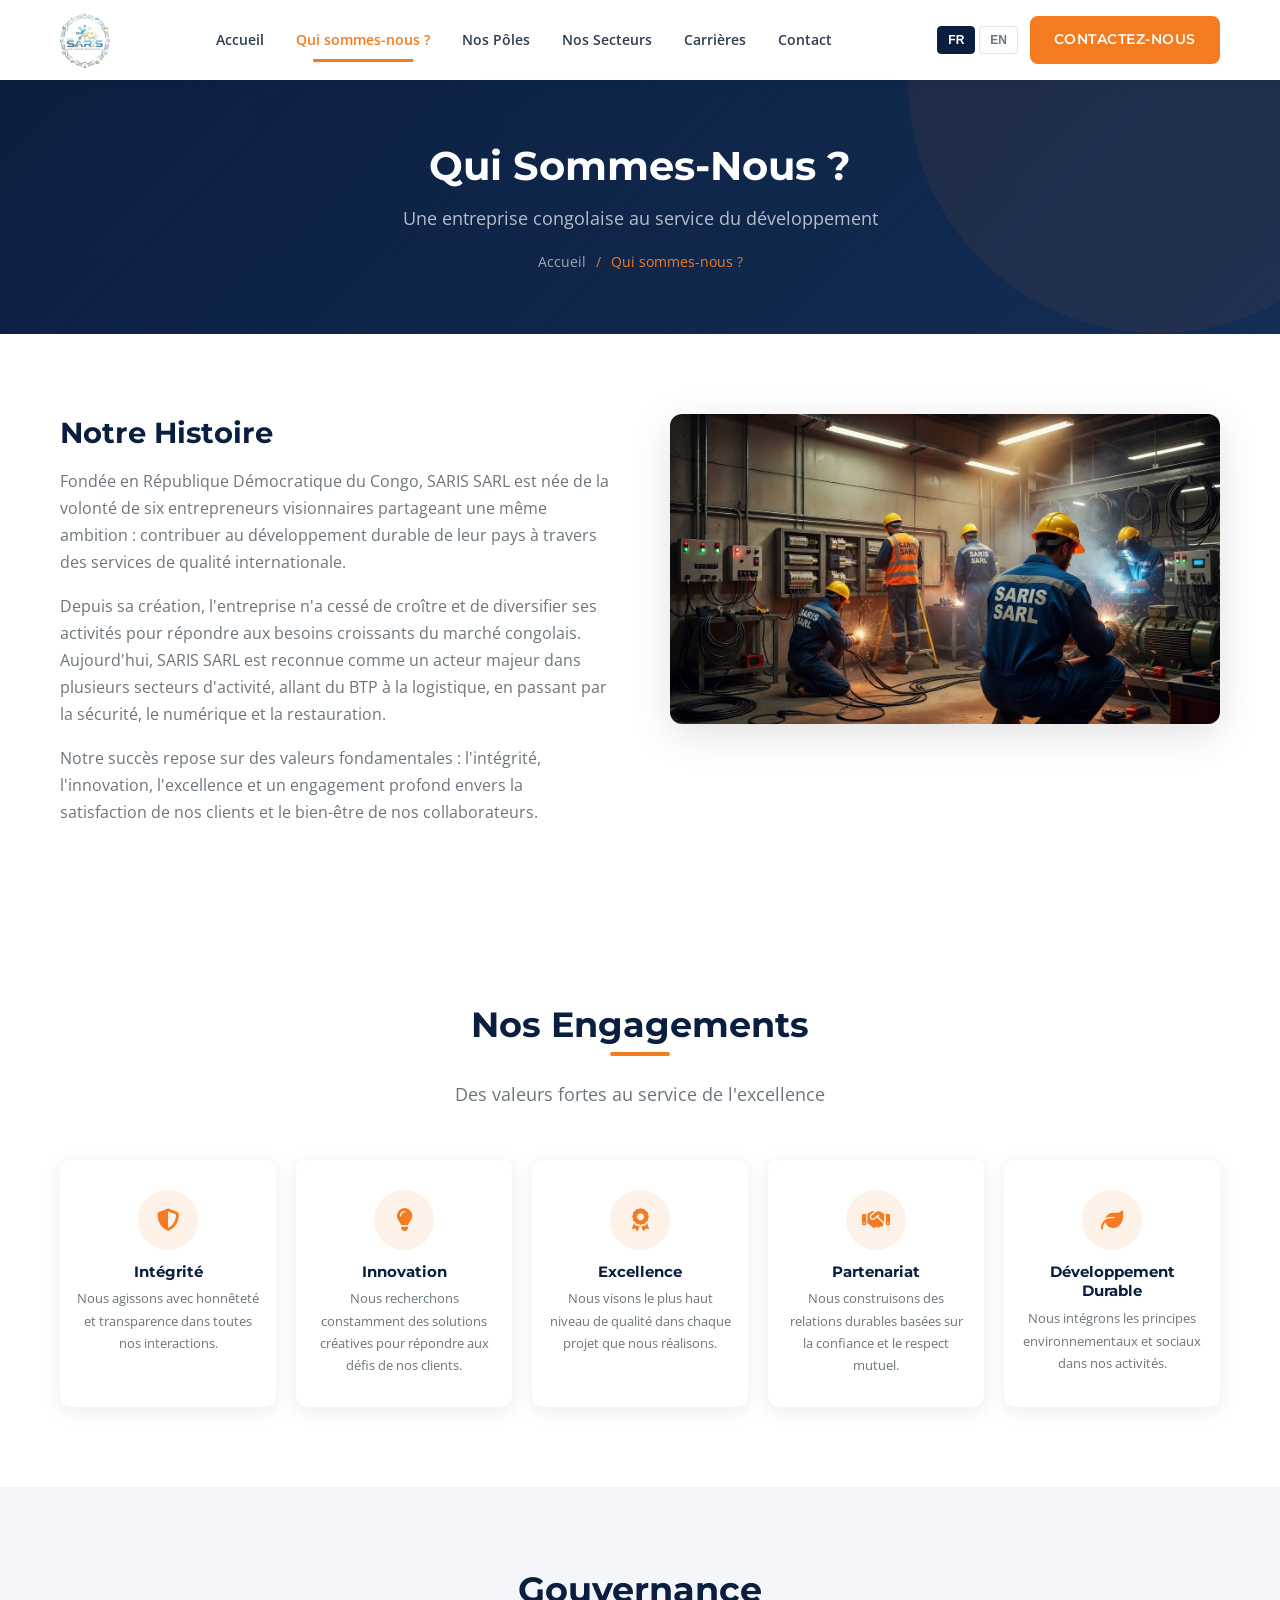
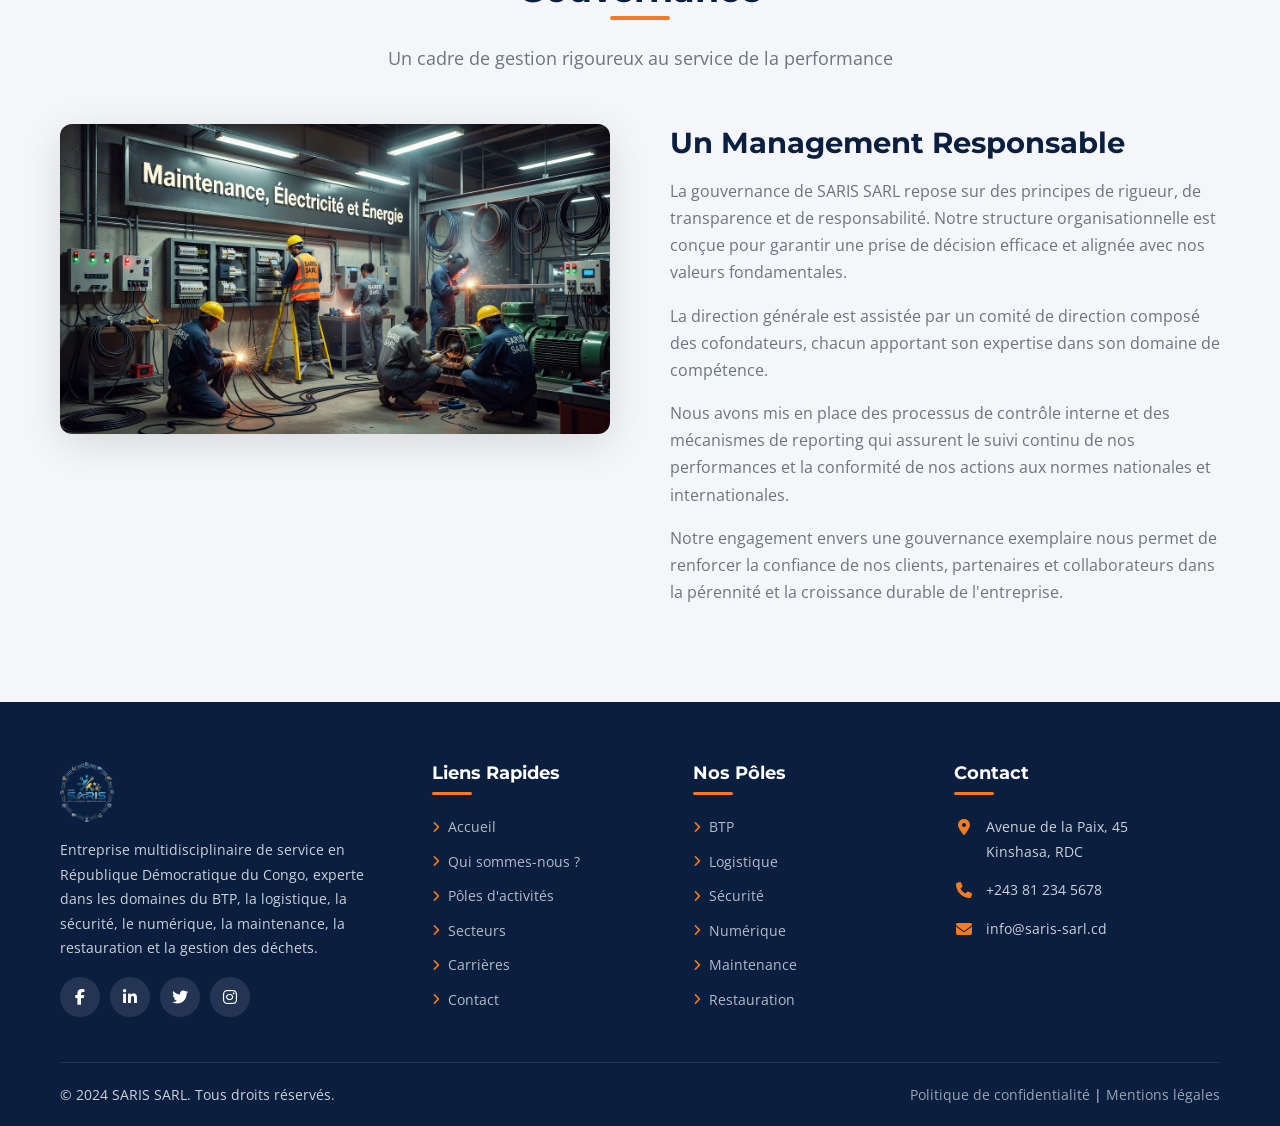
==== pages/about.html @ deb18f31 "Initial commit: Site web SARIS SARL - Solutions Integrees BTP, Logistique et Services Globaux" ====
<!DOCTYPE html>
<html lang="fr">
<head>
  <meta charset="UTF-8">
  <meta name="viewport" content="width=device-width, initial-scale=1.0">
  <title>Qui Sommes-Nous ? - SARIS SARL</title>
  <meta name="description" content="Découvrez l'histoire, l'équipe fondatrice et les engagements de SARIS SARL, entreprise leader dans les services en RDC.">
  <link rel="preconnect" href="https://fonts.googleapis.com">
  <link rel="preconnect" href="https://fonts.gstatic.com" crossorigin>
  <link href="https://fonts.googleapis.com/css2?family=Montserrat:wght@400;500;600;700;800&family=Open+Sans:wght@400;600;700&display=swap" rel="stylesheet">
  <link rel="stylesheet" href="https://cdnjs.cloudflare.com/ajax/libs/font-awesome/6.5.1/css/all.min.css">
  <link rel="stylesheet" href="../css/style.css">
</head>
<body>

  <!-- Navigation Overlay -->
  <div class="nav-overlay"></div>

  <!-- Header -->
  <header class="header">
    <div class="container header__inner">
      <a href="../index.html" class="header__logo">
        <img src="../assets/images/logo.png" alt="SARIS SARL - BTP, Logistique, Services Globaux" style="height:55px;width:auto;">
      </a>
      <nav class="header__nav">
        <a href="../index.html">Accueil</a>
        <a href="about.html" class="active">Qui sommes-nous ?</a>
        <a href="poles.html">Nos Pôles</a>
        <a href="secteurs.html">Nos Secteurs</a>
        <a href="careers.html">Carrières</a>
        <a href="contact.html">Contact</a>
      </nav>
      <div class="header__actions">
        <div class="lang-switch">
          <button class="active" data-lang="fr">FR</button>
          <button data-lang="en">EN</button>
        </div>
        <a href="contact.html" class="btn btn--primary btn--small">Contactez-nous</a>
        <div class="menu-toggle">
          <span></span>
          <span></span>
          <span></span>
        </div>
      </div>
    </div>
  </header>

  <!-- Page Header -->
  <section class="page-header">
    <div class="container">
      <h1 class="animate">Qui Sommes-Nous ?</h1>
      <p class="animate">Une entreprise congolaise au service du développement</p>
      <div class="breadcrumb animate">
        <a href="../index.html">Accueil</a>
        <span>/</span>
        <span>Qui sommes-nous ?</span>
      </div>
    </div>
  </section>

  <!-- Notre Histoire -->
  <section class="section">
    <div class="container">
      <div class="about-content">
        <div class="about-content__text animate-left">
          <h2>Notre Histoire</h2>
          <p>Fondée en République Démocratique du Congo, SARIS SARL est née de la volonté de six entrepreneurs visionnaires partageant une même ambition : contribuer au développement durable de leur pays à travers des services de qualité internationale.</p>
          <p>Depuis sa création, l'entreprise n'a cessé de croître et de diversifier ses activités pour répondre aux besoins croissants du marché congolais. Aujourd'hui, SARIS SARL est reconnue comme un acteur majeur dans plusieurs secteurs d'activité, allant du BTP à la logistique, en passant par la sécurité, le numérique et la restauration.</p>
          <p>Notre succès repose sur des valeurs fondamentales : l'intégrité, l'innovation, l'excellence et un engagement profond envers la satisfaction de nos clients et le bien-être de nos collaborateurs.</p>
        </div>
        <div class="about-content__img animate-right">
          <img src="../assets/images/maintenance-saris.png" alt="SARIS SARL - Notre Histoire">
        </div>
      </div>
    </div>
  </section>

  <!-- Nos Engagements -->
  <section class="section">
    <div class="container">
      <div class="section-title animate">
        <h2>Nos Engagements</h2>
        <p>Des valeurs fortes au service de l'excellence</p>
      </div>
      <div class="values-grid">
        <div class="value-card animate">
          <div class="value-card__icon">
            <i class="fas fa-shield-halved"></i>
          </div>
          <h4>Intégrité</h4>
          <p>Nous agissons avec honnêteté et transparence dans toutes nos interactions.</p>
        </div>
        <div class="value-card animate">
          <div class="value-card__icon">
            <i class="fas fa-lightbulb"></i>
          </div>
          <h4>Innovation</h4>
          <p>Nous recherchons constamment des solutions créatives pour répondre aux défis de nos clients.</p>
        </div>
        <div class="value-card animate">
          <div class="value-card__icon">
            <i class="fas fa-award"></i>
          </div>
          <h4>Excellence</h4>
          <p>Nous visons le plus haut niveau de qualité dans chaque projet que nous réalisons.</p>
        </div>
        <div class="value-card animate">
          <div class="value-card__icon">
            <i class="fas fa-handshake"></i>
          </div>
          <h4>Partenariat</h4>
          <p>Nous construisons des relations durables basées sur la confiance et le respect mutuel.</p>
        </div>
        <div class="value-card animate">
          <div class="value-card__icon">
            <i class="fas fa-leaf"></i>
          </div>
          <h4>Développement Durable</h4>
          <p>Nous intégrons les principes environnementaux et sociaux dans nos activités.</p>
        </div>
      </div>
    </div>
  </section>

  <!-- Gouvernance -->
  <section class="section section--gray">
    <div class="container">
      <div class="section-title animate">
        <h2>Gouvernance</h2>
        <p>Un cadre de gestion rigoureux au service de la performance</p>
      </div>
      <div class="about-content">
        <div class="about-content__img animate-left">
          <img src="../assets/images/maintenance-travailleurs.png" alt="Gouvernance SARIS SARL">
        </div>
        <div class="about-content__text animate-right">
          <h2>Un Management Responsable</h2>
          <p>La gouvernance de SARIS SARL repose sur des principes de rigueur, de transparence et de responsabilité. Notre structure organisationnelle est conçue pour garantir une prise de décision efficace et alignée avec nos valeurs fondamentales.</p>
          <p>La direction générale est assistée par un comité de direction composé des cofondateurs, chacun apportant son expertise dans son domaine de compétence.</p>
          <p>Nous avons mis en place des processus de contrôle interne et des mécanismes de reporting qui assurent le suivi continu de nos performances et la conformité de nos actions aux normes nationales et internationales.</p>
          <p>Notre engagement envers une gouvernance exemplaire nous permet de renforcer la confiance de nos clients, partenaires et collaborateurs dans la pérennité et la croissance durable de l'entreprise.</p>
        </div>
      </div>
    </div>
  </section>

  <!-- Footer -->
  <footer class="footer">
    <div class="container">
      <div class="footer__grid">
        <!-- About -->
        <div class="footer__about">
          <img src="../assets/images/logo.png" alt="SARIS SARL" style="height:60px;width:auto;margin-bottom:16px;">
          <p>Entreprise multidisciplinaire de service en République Démocratique du Congo, experte dans les domaines du BTP, la logistique, la sécurité, le numérique, la maintenance, la restauration et la gestion des déchets.</p>
          <div class="footer__social">
            <a href="#"><i class="fab fa-facebook-f"></i></a>
            <a href="#"><i class="fab fa-linkedin-in"></i></a>
            <a href="#"><i class="fab fa-twitter"></i></a>
            <a href="#"><i class="fab fa-instagram"></i></a>
          </div>
        </div>
        <!-- Quick Links -->
        <div>
          <h4>Liens Rapides</h4>
          <ul class="footer__links">
            <li><a href="../index.html">Accueil</a></li>
            <li><a href="about.html">Qui sommes-nous ?</a></li>
            <li><a href="poles.html">Pôles d'activités</a></li>
            <li><a href="sectors.html">Secteurs</a></li>
            <li><a href="careers.html">Carrières</a></li>
            <li><a href="contact.html">Contact</a></li>
          </ul>
        </div>
        <!-- Poles -->
        <div>
          <h4>Nos Pôles</h4>
          <ul class="footer__links">
            <li><a href="poles.html#btp">BTP</a></li>
            <li><a href="poles.html#logistique">Logistique</a></li>
            <li><a href="poles.html#securite">Sécurité</a></li>
            <li><a href="poles.html#numerique">Numérique</a></li>
            <li><a href="poles.html#maintenance">Maintenance</a></li>
            <li><a href="poles.html#restauration">Restauration</a></li>
          </ul>
        </div>
        <!-- Contact -->
        <div>
          <h4>Contact</h4>
          <ul class="footer__contact">
            <li><i class="fas fa-map-marker-alt"></i><span>Avenue de la Paix, 45<br>Kinshasa, RDC</span></li>
            <li><i class="fas fa-phone"></i><span>+243 81 234 5678</span></li>
            <li><i class="fas fa-envelope"></i><span>info@saris-sarl.cd</span></li>
          </ul>
        </div>
      </div>
      <div class="footer__bottom">
        <p>&copy; 2024 SARIS SARL. Tous droits réservés.</p>
        <p><a href="#">Politique de confidentialité</a> | <a href="#">Mentions légales</a></p>
      </div>
    </div>
  </footer>

  <!-- Back to Top -->
  <button id="backToTop" class="btn btn--primary" style="position:fixed;bottom:30px;right:30px;border-radius:50%;width:50px;height:50px;display:flex;align-items:center;justify-content:center;opacity:0;visibility:hidden;transition:all 0.3s ease;z-index:999;">
    <i class="fas fa-arrow-up"></i>
  </button>

  <script src="../js/main.js"></script>
</body>
</html>
---- css/style.css ----
/* ============================================
   SARIS SARL - Main Stylesheet
   Charte Graphique Officielle
   ============================================ */

/* ---------- CSS Variables ---------- */
:root {
  --primary: #0A1E3F;
  --primary-light: #142d54;
  --secondary: #F47B20;
  --secondary-hover: #e06a10;
  --tertiary: #F4F6F9;
  --white: #FFFFFF;
  --gray-dark: #2C3E50;
  --gray: #6c757d;
  --gray-light: #dee2e6;
  --black: #1a1a1a;
  --shadow: 0 4px 20px rgba(0,0,0,0.08);
  --shadow-lg: 0 10px 40px rgba(0,0,0,0.12);
  --radius: 8px;
  --radius-lg: 12px;
  --transition: all 0.3s ease;
  --max-width: 1200px;
  --header-height: 80px;
}

/* ---------- Reset & Base ---------- */
*, *::before, *::after { box-sizing: border-box; margin: 0; padding: 0; }

html { scroll-behavior: smooth; font-size: 16px; }

body {
  font-family: 'Open Sans', sans-serif;
  color: var(--gray-dark);
  background: var(--white);
  line-height: 1.7;
  overflow-x: hidden;
}

a { text-decoration: none; color: inherit; transition: var(--transition); }
ul { list-style: none; }
img { max-width: 100%; height: auto; display: block; }
h1, h2, h3, h4, h5, h6 { font-family: 'Montserrat', sans-serif; font-weight: 700; color: var(--primary); line-height: 1.3; }

.container { max-width: var(--max-width); margin: 0 auto; padding: 0 20px; }
.section { padding: 80px 0; }
.section--gray { background: var(--tertiary); }
.section--dark { background: var(--primary); color: var(--white); }
.section--dark h2, .section--dark h3, .section--dark p { color: var(--white); }

.section-title { text-align: center; margin-bottom: 50px; }
.section-title h2 { font-size: 2.2rem; margin-bottom: 12px; position: relative; display: inline-block; }
.section-title h2::after { content: ''; position: absolute; bottom: -8px; left: 50%; transform: translateX(-50%); width: 60px; height: 4px; background: var(--secondary); border-radius: 2px; }
.section-title p { color: var(--gray); font-size: 1.1rem; max-width: 600px; margin: 20px auto 0; }

.text-center { text-align: center; }
.mt-1 { margin-top: 10px; }
.mt-2 { margin-top: 20px; }
.mt-3 { margin-top: 30px; }
.mt-4 { margin-top: 40px; }
.mb-2 { margin-bottom: 20px; }
.mb-3 { margin-bottom: 30px; }

/* ---------- Buttons ---------- */
.btn {
  display: inline-flex; align-items: center; gap: 8px;
  padding: 14px 32px; border-radius: var(--radius); font-family: 'Montserrat', sans-serif;
  font-weight: 600; font-size: 0.95rem; cursor: pointer; border: 2px solid transparent;
  transition: var(--transition); text-transform: uppercase; letter-spacing: 0.5px;
}
.btn--primary { background: var(--secondary); color: var(--white); border-color: var(--secondary); }
.btn--primary:hover { background: var(--secondary-hover); border-color: var(--secondary-hover); transform: translateY(-2px); box-shadow: 0 6px 20px rgba(244,123,32,0.4); }
.btn--outline { background: transparent; color: var(--white); border-color: var(--white); }
.btn--outline:hover { background: var(--white); color: var(--primary); }
.btn--outline-dark { background: transparent; color: var(--primary); border-color: var(--primary); }
.btn--outline-dark:hover { background: var(--primary); color: var(--white); }
.btn--small { padding: 10px 22px; font-size: 0.85rem; }

/* ---------- HEADER ---------- */
.header {
  position: fixed; top: 0; left: 0; width: 100%; z-index: 1000;
  background: var(--white); box-shadow: 0 2px 10px rgba(0,0,0,0.06);
  transition: var(--transition); height: var(--header-height);
}
.header--scrolled { box-shadow: 0 4px 20px rgba(0,0,0,0.1); }
.header__inner { display: flex; align-items: center; justify-content: space-between; height: var(--header-height); }

/* Logo */
.header__logo { display: flex; align-items: center; gap: 10px; flex-shrink: 0; }
.header__logo img { height: 50px; width: auto; }
.header__logo-text { font-family: 'Montserrat', sans-serif; font-weight: 800; font-size: 1.5rem; color: var(--primary); line-height: 1.1; }
.header__logo-text span { color: var(--secondary); display: block; font-size: 0.6rem; font-weight: 500; letter-spacing: 2px; text-transform: uppercase; }

/* Navigation */
.header__nav { display: flex; align-items: center; gap: 0; }
.header__nav a {
  padding: 10px 16px; font-size: 0.9rem; font-weight: 600; color: var(--gray-dark);
  position: relative; transition: var(--transition);
}
.header__nav a::after { content: ''; position: absolute; bottom: 0; left: 50%; width: 0; height: 3px; background: var(--secondary); transition: var(--transition); transform: translateX(-50%); }
.header__nav a:hover, .header__nav a.active { color: var(--secondary); }
.header__nav a:hover::after, .header__nav a.active::after { width: 60%; }

/* Header Actions */
.header__actions { display: flex; align-items: center; gap: 12px; flex-shrink: 0; }

/* Lang Switcher */
.lang-switch { display: flex; gap: 4px; }
.lang-switch button {
  background: none; border: 1px solid var(--gray-light); padding: 6px 10px;
  font-size: 0.75rem; font-weight: 700; cursor: pointer; border-radius: 4px;
  color: var(--gray); transition: var(--transition);
}
.lang-switch button.active, .lang-switch button:hover { background: var(--primary); color: var(--white); border-color: var(--primary); }

/* Mobile Menu Toggle */
.menu-toggle { display: none; flex-direction: column; gap: 5px; cursor: pointer; padding: 8px; z-index: 1001; }
.menu-toggle span { width: 28px; height: 3px; background: var(--primary); border-radius: 3px; transition: var(--transition); }
.menu-toggle.active span:nth-child(1) { transform: rotate(45deg) translate(5px, 6px); }
.menu-toggle.active span:nth-child(2) { opacity: 0; }
.menu-toggle.active span:nth-child(3) { transform: rotate(-45deg) translate(5px, -6px); }

/* ---------- HERO SECTION ---------- */
.hero {
  position: relative; height: 100vh; min-height: 600px;
  display: flex; align-items: center; overflow: hidden;
}
.hero__slideshow { position: absolute; inset: 0; z-index: 0; }
.hero__slide {
  position: absolute; inset: 0; background-size: cover; background-position: center;
  opacity: 0; transition: opacity 1s ease;
}
.hero__slide.active { opacity: 1; }
.hero__overlay {
  position: absolute; inset: 0;
  background: linear-gradient(135deg, rgba(10,30,63,0.85) 0%, rgba(10,30,63,0.6) 100%);
  z-index: 1;
}
.hero__content {
  position: relative; z-index: 2; max-width: 700px; color: var(--white);
  animation: fadeInUp 1s ease;
}
.hero__badge {
  display: inline-block; background: var(--secondary); color: var(--white);
  padding: 6px 18px; border-radius: 20px; font-size: 0.8rem; font-weight: 700;
  margin-bottom: 20px; text-transform: uppercase; letter-spacing: 1px;
}
.hero__content h1 { font-size: 3.2rem; color: var(--white); margin-bottom: 16px; line-height: 1.2; }
.hero__content h1 span { color: var(--secondary); }
.hero__content p { font-size: 1.2rem; color: rgba(255,255,255,0.85); margin-bottom: 30px; }
.hero__buttons { display: flex; gap: 16px; flex-wrap: wrap; }
.hero__scroll {
  position: absolute; bottom: 30px; left: 50%; transform: translateX(-50%); z-index: 2;
  color: var(--white); font-size: 0.8rem; text-align: center; animation: bounce 2s infinite;
}
.hero__scroll i { display: block; font-size: 1.5rem; margin-top: 5px; }

/* Slideshow dots */
.hero__dots { position: absolute; bottom: 80px; left: 50%; transform: translateX(-50%); z-index: 2; display: flex; gap: 10px; }
.hero__dot { width: 12px; height: 12px; border-radius: 50%; background: rgba(255,255,255,0.4); cursor: pointer; transition: var(--transition); border: none; }
.hero__dot.active { background: var(--secondary); transform: scale(1.2); }

/* ---------- ABOUT SUMMARY (Home) ---------- */
.about-summary { display: grid; grid-template-columns: 1fr 1fr; gap: 60px; align-items: center; }
.about-summary__img { border-radius: var(--radius-lg); overflow: hidden; box-shadow: var(--shadow-lg); position: relative; }
.about-summary__img img { width: 100%; height: 400px; object-fit: cover; }
.about-summary__content h2 { font-size: 2rem; margin-bottom: 16px; }
.about-summary__content p { margin-bottom: 16px; color: var(--gray); }
.about-summary__features { display: grid; grid-template-columns: 1fr 1fr; gap: 16px; margin-top: 24px; }
.about-summary__feature { display: flex; align-items: center; gap: 10px; }
.about-summary__feature i { color: var(--secondary); font-size: 1.2rem; }
.about-summary__feature span { font-weight: 600; font-size: 0.95rem; }

/* ---------- POLES CARDS ---------- */
.poles-grid { display: grid; grid-template-columns: repeat(3, 1fr); gap: 30px; }
.pole-card {
  background: var(--white); border-radius: var(--radius-lg); padding: 40px 30px;
  box-shadow: var(--shadow); transition: var(--transition); text-align: center;
  border: 1px solid transparent; position: relative; overflow: hidden;
}
.pole-card::before {
  content: ''; position: absolute; top: 0; left: 0; width: 100%; height: 4px;
  background: var(--secondary); transform: scaleX(0); transition: var(--transition);
}
.pole-card:hover { transform: translateY(-8px); box-shadow: var(--shadow-lg); border-color: rgba(244,123,32,0.1); }
.pole-card:hover::before { transform: scaleX(1); }
.pole-card__icon {
  width: 80px; height: 80px; border-radius: 50%; background: linear-gradient(135deg, var(--primary), var(--primary-light));
  display: flex; align-items: center; justify-content: center; margin: 0 auto 20px;
  transition: var(--transition);
}
.pole-card:hover .pole-card__icon { background: var(--secondary); transform: scale(1.05); }
.pole-card__icon i { font-size: 2rem; color: var(--white); }
.pole-card h3 { font-size: 1.15rem; margin-bottom: 12px; }
.pole-card p { font-size: 0.92rem; color: var(--gray); line-height: 1.6; }
.pole-card__link { display: inline-flex; align-items: center; gap: 6px; margin-top: 20px; color: var(--secondary); font-weight: 600; font-size: 0.9rem; }
.pole-card__link:hover { gap: 10px; }

/* ---------- ATOUTS ---------- */
.atouts-grid { display: grid; grid-template-columns: repeat(3, 1fr); gap: 30px; }
.atout-card { text-align: center; padding: 30px 20px; }
.atout-card__icon {
  width: 70px; height: 70px; border-radius: 50%; background: rgba(244,123,32,0.1);
  display: flex; align-items: center; justify-content: center; margin: 0 auto 16px;
  transition: var(--transition);
}
.atout-card:hover .atout-card__icon { background: var(--secondary); }
.atout-card__icon i { font-size: 1.6rem; color: var(--secondary); transition: var(--transition); }
.atout-card:hover .atout-card__icon i { color: var(--white); }
.atout-card h4 { font-size: 1.05rem; margin-bottom: 8px; }
.atout-card p { font-size: 0.88rem; color: var(--gray); }

/* ---------- SECTORS ---------- */
.sectors-grid { display: grid; grid-template-columns: repeat(3, 1fr); gap: 30px; }
.sector-card {
  position: relative; border-radius: var(--radius-lg); overflow: hidden;
  height: 350px; cursor: pointer; group: true;
}
.sector-card img { width: 100%; height: 100%; object-fit: cover; transition: var(--transition); }
.sector-card:hover img { transform: scale(1.08); }
.sector-card__overlay {
  position: absolute; inset: 0; background: linear-gradient(to top, rgba(10,30,63,0.9) 0%, rgba(10,30,63,0.2) 100%);
  display: flex; flex-direction: column; justify-content: flex-end; padding: 30px;
  transition: var(--transition);
}
.sector-card:hover .sector-card__overlay { background: linear-gradient(to top, rgba(10,30,63,0.95) 0%, rgba(10,30,63,0.4) 100%); }
.sector-card__overlay h3 { color: var(--white); font-size: 1.4rem; margin-bottom: 8px; }
.sector-card__overlay p { color: rgba(255,255,255,0.8); font-size: 0.9rem; }
.sector-card__overlay i { position: absolute; top: 20px; right: 20px; color: var(--secondary); font-size: 1.5rem; opacity: 0; transform: translateY(10px); transition: var(--transition); }
.sector-card:hover .sector-card__overlay i { opacity: 1; transform: translateY(0); }

/* ---------- COUNTERS ---------- */
.counters { background: var(--primary); padding: 60px 0; }
.counters__grid { display: grid; grid-template-columns: repeat(4, 1fr); gap: 30px; text-align: center; }
.counter { color: var(--white); }
.counter__number { font-family: 'Montserrat', sans-serif; font-size: 3rem; font-weight: 800; color: var(--secondary); }
.counter__label { font-size: 0.95rem; color: rgba(255,255,255,0.8); margin-top: 8px; }

/* ---------- NEWS ---------- */
.news-grid { display: grid; grid-template-columns: repeat(3, 1fr); gap: 30px; }
.news-card { background: var(--white); border-radius: var(--radius-lg); overflow: hidden; box-shadow: var(--shadow); transition: var(--transition); }
.news-card:hover { transform: translateY(-5px); box-shadow: var(--shadow-lg); }
.news-card__img { height: 200px; overflow: hidden; }
.news-card__img img { width: 100%; height: 100%; object-fit: cover; transition: var(--transition); }
.news-card:hover .news-card__img img { transform: scale(1.05); }
.news-card__body { padding: 24px; }
.news-card__date { font-size: 0.8rem; color: var(--secondary); font-weight: 600; margin-bottom: 8px; text-transform: uppercase; }
.news-card__body h3 { font-size: 1.1rem; margin-bottom: 10px; }
.news-card__body p { font-size: 0.9rem; color: var(--gray); margin-bottom: 16px; }
.news-card__link { color: var(--secondary); font-weight: 600; font-size: 0.9rem; display: inline-flex; align-items: center; gap: 6px; }

/* ---------- FOOTER ---------- */
.footer { background: var(--primary); color: rgba(255,255,255,0.8); padding: 60px 0 0; }
.footer__grid { display: grid; grid-template-columns: 1.5fr 1fr 1fr 1.2fr; gap: 40px; margin-bottom: 40px; }
.footer h4 { color: var(--white); font-size: 1.1rem; margin-bottom: 20px; position: relative; padding-bottom: 10px; }
.footer h4::after { content: ''; position: absolute; bottom: 0; left: 0; width: 40px; height: 3px; background: var(--secondary); border-radius: 2px; }
.footer__about p { font-size: 0.9rem; line-height: 1.7; margin-bottom: 16px; }
.footer__social { display: flex; gap: 10px; margin-top: 16px; }
.footer__social a {
  width: 40px; height: 40px; border-radius: 50%; background: rgba(255,255,255,0.1);
  display: flex; align-items: center; justify-content: center; color: var(--white);
  transition: var(--transition); font-size: 1rem;
}
.footer__social a:hover { background: var(--secondary); transform: translateY(-3px); }
.footer__links li { margin-bottom: 10px; }
.footer__links a { font-size: 0.9rem; color: rgba(255,255,255,0.7); transition: var(--transition); display: flex; align-items: center; gap: 8px; }
.footer__links a::before { content: '\f105'; font-family: 'Font Awesome 6 Free'; font-weight: 900; color: var(--secondary); font-size: 0.8rem; }
.footer__links a:hover { color: var(--secondary); padding-left: 5px; }
.footer__contact li { display: flex; gap: 12px; margin-bottom: 14px; font-size: 0.9rem; align-items: flex-start; }
.footer__contact i { color: var(--secondary); font-size: 1rem; margin-top: 4px; flex-shrink: 0; width: 20px; text-align: center; }
.footer__newsletter { margin-top: 16px; }
.footer__newsletter form { display: flex; gap: 0; }
.footer__newsletter input {
  flex: 1; padding: 12px 16px; border: none; border-radius: var(--radius) 0 0 var(--radius);
  font-size: 0.9rem; outline: none;
}
.footer__newsletter button {
  padding: 12px 20px; background: var(--secondary); color: var(--white); border: none;
  border-radius: 0 var(--radius) var(--radius) 0; cursor: pointer; font-weight: 700; transition: var(--transition);
}
.footer__newsletter button:hover { background: var(--secondary-hover); }
.footer__bottom {
  border-top: 1px solid rgba(255,255,255,0.1); padding: 20px 0;
  display: flex; justify-content: space-between; align-items: center; flex-wrap: wrap; gap: 10px;
  font-size: 0.85rem;
}
.footer__bottom a { color: rgba(255,255,255,0.6); }
.footer__bottom a:hover { color: var(--secondary); }

/* ---------- PAGE HEADER (inner pages) ---------- */
.page-header {
  background: linear-gradient(135deg, var(--primary) 0%, var(--primary-light) 100%);
  padding: 140px 0 60px; text-align: center; position: relative; overflow: hidden;
}
.page-header::before {
  content: ''; position: absolute; top: -50%; right: -10%; width: 500px; height: 500px;
  border-radius: 50%; background: rgba(244,123,32,0.06);
}
.page-header h1 { color: var(--white); font-size: 2.5rem; margin-bottom: 12px; }
.page-header p { color: rgba(255,255,255,0.7); font-size: 1.1rem; }
.breadcrumb { display: flex; justify-content: center; gap: 10px; margin-top: 16px; font-size: 0.9rem; }
.breadcrumb a { color: rgba(255,255,255,0.6); }
.breadcrumb a:hover { color: var(--secondary); }
.breadcrumb span { color: var(--secondary); }

/* ---------- ABOUT PAGE ---------- */
.about-content { display: grid; grid-template-columns: 1fr 1fr; gap: 60px; align-items: start; }
.about-content__text h2 { font-size: 1.8rem; margin-bottom: 16px; }
.about-content__text p { margin-bottom: 16px; color: var(--gray); }
.about-content__img { border-radius: var(--radius-lg); overflow: hidden; box-shadow: var(--shadow-lg); }
.about-content__img img { width: 100%; height: 100%; object-fit: cover; }

/* Vision / Mission */
.vision-mission { display: grid; grid-template-columns: 1fr 1fr; gap: 40px; }
.vm-card { padding: 40px; border-radius: var(--radius-lg); text-align: center; }
.vm-card--vision { background: var(--primary); color: var(--white); }
.vm-card--mission { background: var(--secondary); color: var(--white); }
.vm-card i { font-size: 2.5rem; margin-bottom: 16px; opacity: 0.8; }
.vm-card h3 { font-size: 1.4rem; margin-bottom: 12px; color: var(--white); }
.vm-card p { font-size: 0.95rem; line-height: 1.7; opacity: 0.9; }

/* Team */
.team-grid { display: grid; grid-template-columns: repeat(3, 1fr); gap: 30px; }
.team-card { text-align: center; background: var(--white); border-radius: var(--radius-lg); overflow: hidden; box-shadow: var(--shadow); transition: var(--transition); }
.team-card:hover { transform: translateY(-5px); box-shadow: var(--shadow-lg); }
.team-card__img { height: 280px; overflow: hidden; }
.team-card__img img { width: 100%; height: 100%; object-fit: cover; transition: var(--transition); }
.team-card:hover .team-card__img img { transform: scale(1.05); }
.team-card__info { padding: 20px; }
.team-card__info h4 { font-size: 1.05rem; margin-bottom: 4px; }
.team-card__info span { font-size: 0.85rem; color: var(--secondary); font-weight: 600; }
.team-card__info p { font-size: 0.85rem; color: var(--gray); margin-top: 8px; }

/* Values */
.values-grid { display: grid; grid-template-columns: repeat(5, 1fr); gap: 20px; }
.value-card { text-align: center; padding: 30px 16px; border-radius: var(--radius-lg); background: var(--white); box-shadow: var(--shadow); transition: var(--transition); }
.value-card:hover { transform: translateY(-5px); box-shadow: var(--shadow-lg); }
.value-card__icon { width: 60px; height: 60px; border-radius: 50%; background: rgba(244,123,32,0.1); display: flex; align-items: center; justify-content: center; margin: 0 auto 12px; }
.value-card__icon i { color: var(--secondary); font-size: 1.4rem; }
.value-card h4 { font-size: 0.95rem; margin-bottom: 6px; }
.value-card p { font-size: 0.82rem; color: var(--gray); }

/* ---------- POLES DETAIL ---------- */
.poles-detail-grid { display: grid; grid-template-columns: 1fr 1fr; gap: 40px; margin-bottom: 40px; }
.pole-detail-card {
  background: var(--white); border-radius: var(--radius-lg); padding: 40px;
  box-shadow: var(--shadow); transition: var(--transition); border-left: 4px solid var(--secondary);
}
.pole-detail-card:hover { box-shadow: var(--shadow-lg); transform: translateY(-3px); }
.pole-detail-card__header { display: flex; align-items: center; gap: 16px; margin-bottom: 20px; }
.pole-detail-card__icon { width: 60px; height: 60px; border-radius: var(--radius); background: var(--primary); display: flex; align-items: center; justify-content: center; flex-shrink: 0; }
.pole-detail-card__icon i { color: var(--white); font-size: 1.5rem; }
.pole-detail-card h3 { font-size: 1.2rem; }
.pole-detail-card p { font-size: 0.92rem; color: var(--gray); line-height: 1.7; margin-bottom: 16px; }
.pole-detail-card ul { margin-bottom: 16px; }
.pole-detail-card li { font-size: 0.9rem; color: var(--gray); padding: 4px 0; display: flex; align-items: center; gap: 8px; }
.pole-detail-card li::before { content: '\f00c'; font-family: 'Font Awesome 6 Free'; font-weight: 900; color: var(--secondary); font-size: 0.8rem; }

/* ---------- SECTORS DETAIL ---------- */
.sector-hero { position: relative; height: 400px; overflow: hidden; border-radius: var(--radius-lg); margin-bottom: 40px; }
.sector-hero img { width: 100%; height: 100%; object-fit: cover; }
.sector-hero__overlay { position: absolute; inset: 0; background: linear-gradient(to right, rgba(10,30,63,0.9), rgba(10,30,63,0.3)); display: flex; align-items: center; padding: 40px 60px; }
.sector-hero__content h2 { color: var(--white); font-size: 2rem; margin-bottom: 12px; }
.sector-hero__content p { color: rgba(255,255,255,0.8); font-size: 1.05rem; max-width: 500px; }

.sector-services { display: grid; grid-template-columns: repeat(2, 1fr); gap: 30px; margin-top: 40px; }
.sector-service { display: flex; gap: 16px; padding: 24px; background: var(--white); border-radius: var(--radius-lg); box-shadow: var(--shadow); transition: var(--transition); }
.sector-service:hover { box-shadow: var(--shadow-lg); transform: translateY(-3px); }
.sector-service i { color: var(--secondary); font-size: 1.3rem; margin-top: 3px; flex-shrink: 0; }
.sector-service h4 { font-size: 1rem; margin-bottom: 6px; }
.sector-service p { font-size: 0.88rem; color: var(--gray); }

/* ---------- CAREERS ---------- */
.careers-intro { display: grid; grid-template-columns: 1fr 1fr; gap: 60px; align-items: center; }
.job-filters { display: flex; gap: 12px; margin-bottom: 30px; flex-wrap: wrap; }
.job-filter { padding: 8px 20px; border: 1px solid var(--gray-light); border-radius: 20px; font-size: 0.85rem; font-weight: 600; cursor: pointer; transition: var(--transition); background: var(--white); }
.job-filter.active, .job-filter:hover { background: var(--secondary); color: var(--white); border-color: var(--secondary); }
.job-list { display: flex; flex-direction: column; gap: 16px; }
.job-card { display: flex; justify-content: space-between; align-items: center; padding: 20px 24px; background: var(--white); border-radius: var(--radius); box-shadow: var(--shadow); transition: var(--transition); }
.job-card:hover { box-shadow: var(--shadow-lg); transform: translateX(5px); }
.job-card h4 { font-size: 1rem; margin-bottom: 4px; }
.job-card__meta { display: flex; gap: 16px; font-size: 0.82rem; color: var(--gray); }
.job-card__meta span { display: flex; align-items: center; gap: 6px; }

/* Employee Login */
.login-section { max-width: 450px; margin: 0 auto; }
.login-card { background: var(--white); border-radius: var(--radius-lg); padding: 40px; box-shadow: var(--shadow-lg); text-align: center; }
.login-card h2 { font-size: 1.6rem; margin-bottom: 8px; }
.login-card > p { color: var(--gray); font-size: 0.92rem; margin-bottom: 30px; }
.form-group { margin-bottom: 20px; text-align: left; }
.form-group label { display: block; font-size: 0.85rem; font-weight: 600; margin-bottom: 6px; color: var(--gray-dark); }
.form-group input, .form-group select, .form-group textarea {
  width: 100%; padding: 14px 16px; border: 1px solid var(--gray-light); border-radius: var(--radius);
  font-size: 0.95rem; font-family: 'Open Sans', sans-serif; transition: var(--transition); outline: none;
  background: var(--white);
}
.form-group input:focus, .form-group select:focus, .form-group textarea:focus { border-color: var(--secondary); box-shadow: 0 0 0 3px rgba(244,123,32,0.1); }
.form-group textarea { resize: vertical; min-height: 120px; }
.form-submit { width: 100%; }

/* ---------- CONTACT ---------- */
.contact-grid { display: grid; grid-template-columns: 1fr 1fr; gap: 40px; }
.contact-form-card { background: var(--white); border-radius: var(--radius-lg); padding: 40px; box-shadow: var(--shadow); }
.contact-info-card { display: flex; flex-direction: column; gap: 24px; }
.contact-info-item { display: flex; gap: 16px; padding: 24px; background: var(--white); border-radius: var(--radius-lg); box-shadow: var(--shadow); transition: var(--transition); }
.contact-info-item:hover { box-shadow: var(--shadow-lg); transform: translateY(-3px); }
.contact-info-item__icon { width: 50px; height: 50px; border-radius: 50%; background: rgba(244,123,32,0.1); display: flex; align-items: center; justify-content: center; flex-shrink: 0; }
.contact-info-item__icon i { color: var(--secondary); font-size: 1.2rem; }
.contact-info-item h4 { font-size: 0.95rem; margin-bottom: 4px; }
.contact-info-item p { font-size: 0.88rem; color: var(--gray); }
.contact-map { margin-top: 40px; border-radius: var(--radius-lg); overflow: hidden; box-shadow: var(--shadow); height: 350px; }
.contact-map iframe { width: 100%; height: 100%; border: none; }

/* ---------- EMPLOYEE DASHBOARD ---------- */
.dashboard-header { background: var(--primary); padding: 100px 0 40px; color: var(--white); }
.dashboard-header h1 { color: var(--white); font-size: 2rem; }
.dashboard-grid { display: grid; grid-template-columns: repeat(3, 1fr); gap: 24px; margin-top: -40px; }
.dashboard-card { background: var(--white); border-radius: var(--radius-lg); padding: 30px; box-shadow: var(--shadow); text-align: center; transition: var(--transition); }
.dashboard-card:hover { transform: translateY(-5px); box-shadow: var(--shadow-lg); }
.dashboard-card__icon { width: 60px; height: 60px; border-radius: 50%; background: rgba(244,123,32,0.1); display: flex; align-items: center; justify-content: center; margin: 0 auto 16px; }
.dashboard-card__icon i { color: var(--secondary); font-size: 1.4rem; }
.dashboard-card h3 { font-size: 1.1rem; margin-bottom: 8px; }
.dashboard-card p { font-size: 0.88rem; color: var(--gray); margin-bottom: 16px; }

/* ---------- ANIMATIONS ---------- */
@keyframes fadeInUp { from { opacity: 0; transform: translateY(30px); } to { opacity: 1; transform: translateY(0); } }
@keyframes fadeInLeft { from { opacity: 0; transform: translateX(-30px); } to { opacity: 1; transform: translateX(0); } }
@keyframes fadeInRight { from { opacity: 0; transform: translateX(30px); } to { opacity: 1; transform: translateX(0); } }
@keyframes bounce { 0%, 100% { transform: translateX(-50%) translateY(0); } 50% { transform: translateX(-50%) translateY(-10px); } }
@keyframes pulse { 0%, 100% { opacity: 1; } 50% { opacity: 0.6; } }
@keyframes slideUp { from { opacity: 0; transform: translateY(40px); } to { opacity: 1; transform: translateY(0); } }

.animate { opacity: 0; transform: translateY(30px); transition: opacity 0.6s ease, transform 0.6s ease; }
.animate.visible { opacity: 1; transform: translateY(0); }
.animate-left { opacity: 0; transform: translateX(-30px); transition: opacity 0.6s ease, transform 0.6s ease; }
.animate-left.visible { opacity: 1; transform: translateX(0); }
.animate-right { opacity: 0; transform: translateX(30px); transition: opacity 0.6s ease, transform 0.6s ease; }
.animate-right.visible { opacity: 1; transform: translateX(0); }

/* ---------- RESPONSIVE ---------- */
@media (max-width: 1024px) {
  .header__nav { display: none; }
  .header__nav.active {
    display: flex; flex-direction: column; position: fixed; top: 0; right: 0;
    width: 280px; height: 100vh; background: var(--white); padding: 80px 30px 30px;
    box-shadow: -5px 0 30px rgba(0,0,0,0.15); z-index: 1000;
    animation: fadeInRight 0.3s ease;
  }
  .header__nav.active a { padding: 14px 0; font-size: 1rem; border-bottom: 1px solid var(--gray-light); width: 100%; }
  .menu-toggle { display: flex; }
  .hero__content h1 { font-size: 2.4rem; }
  .about-summary { grid-template-columns: 1fr; gap: 40px; }
  .poles-grid { grid-template-columns: repeat(2, 1fr); }
  .atouts-grid { grid-template-columns: repeat(2, 1fr); }
  .sectors-grid { grid-template-columns: repeat(2, 1fr); }
  .counters__grid { grid-template-columns: repeat(2, 1fr); }
  .news-grid { grid-template-columns: 1fr; }
  .footer__grid { grid-template-columns: repeat(2, 1fr); }
  .about-content { grid-template-columns: 1fr; }
  .team-grid { grid-template-columns: repeat(2, 1fr); }
  .values-grid { grid-template-columns: repeat(3, 1fr); }
  .poles-detail-grid { grid-template-columns: 1fr; }
  .sector-services { grid-template-columns: 1fr; }
  .careers-intro { grid-template-columns: 1fr; }
  .contact-grid { grid-template-columns: 1fr; }
  .dashboard-grid { grid-template-columns: repeat(2, 1fr); }
}

@media (max-width: 768px) {
  .section { padding: 60px 0; }
  .section-title h2 { font-size: 1.7rem; }
  .hero__content h1 { font-size: 1.8rem; }
  .hero__content p { font-size: 1rem; }
  .poles-grid, .atouts-grid, .sectors-grid, .counters__grid { grid-template-columns: 1fr; }
  .footer__grid { grid-template-columns: 1fr; }
  .team-grid, .values-grid { grid-template-columns: 1fr; }
  .vision-mission { grid-template-columns: 1fr; }
  .dashboard-grid { grid-template-columns: 1fr; }
  .page-header h1 { font-size: 1.8rem; }
  .footer__bottom { flex-direction: column; text-align: center; }
}

@media (max-width: 480px) {
  .hero__content h1 { font-size: 1.5rem; }
  .btn { padding: 12px 24px; font-size: 0.85rem; }
  .hero__buttons { flex-direction: column; }
  .header__logo-text { font-size: 1.2rem; }
  .counter__number { font-size: 2.2rem; }
}

/* ---------- MOBILE NAV OVERLAY ---------- */
.nav-overlay {
  display: none; position: fixed; inset: 0; background: rgba(0,0,0,0.5);
  z-index: 999; opacity: 0; transition: opacity 0.3s ease;
}
.nav-overlay.active { display: block; opacity: 1; }

/* ---------- UTILITY ---------- */
.hidden { display: none !important; }
.text-secondary { color: var(--secondary) !important; }
.bg-primary { background: var(--primary); }
.bg-secondary { background: var(--secondary); }
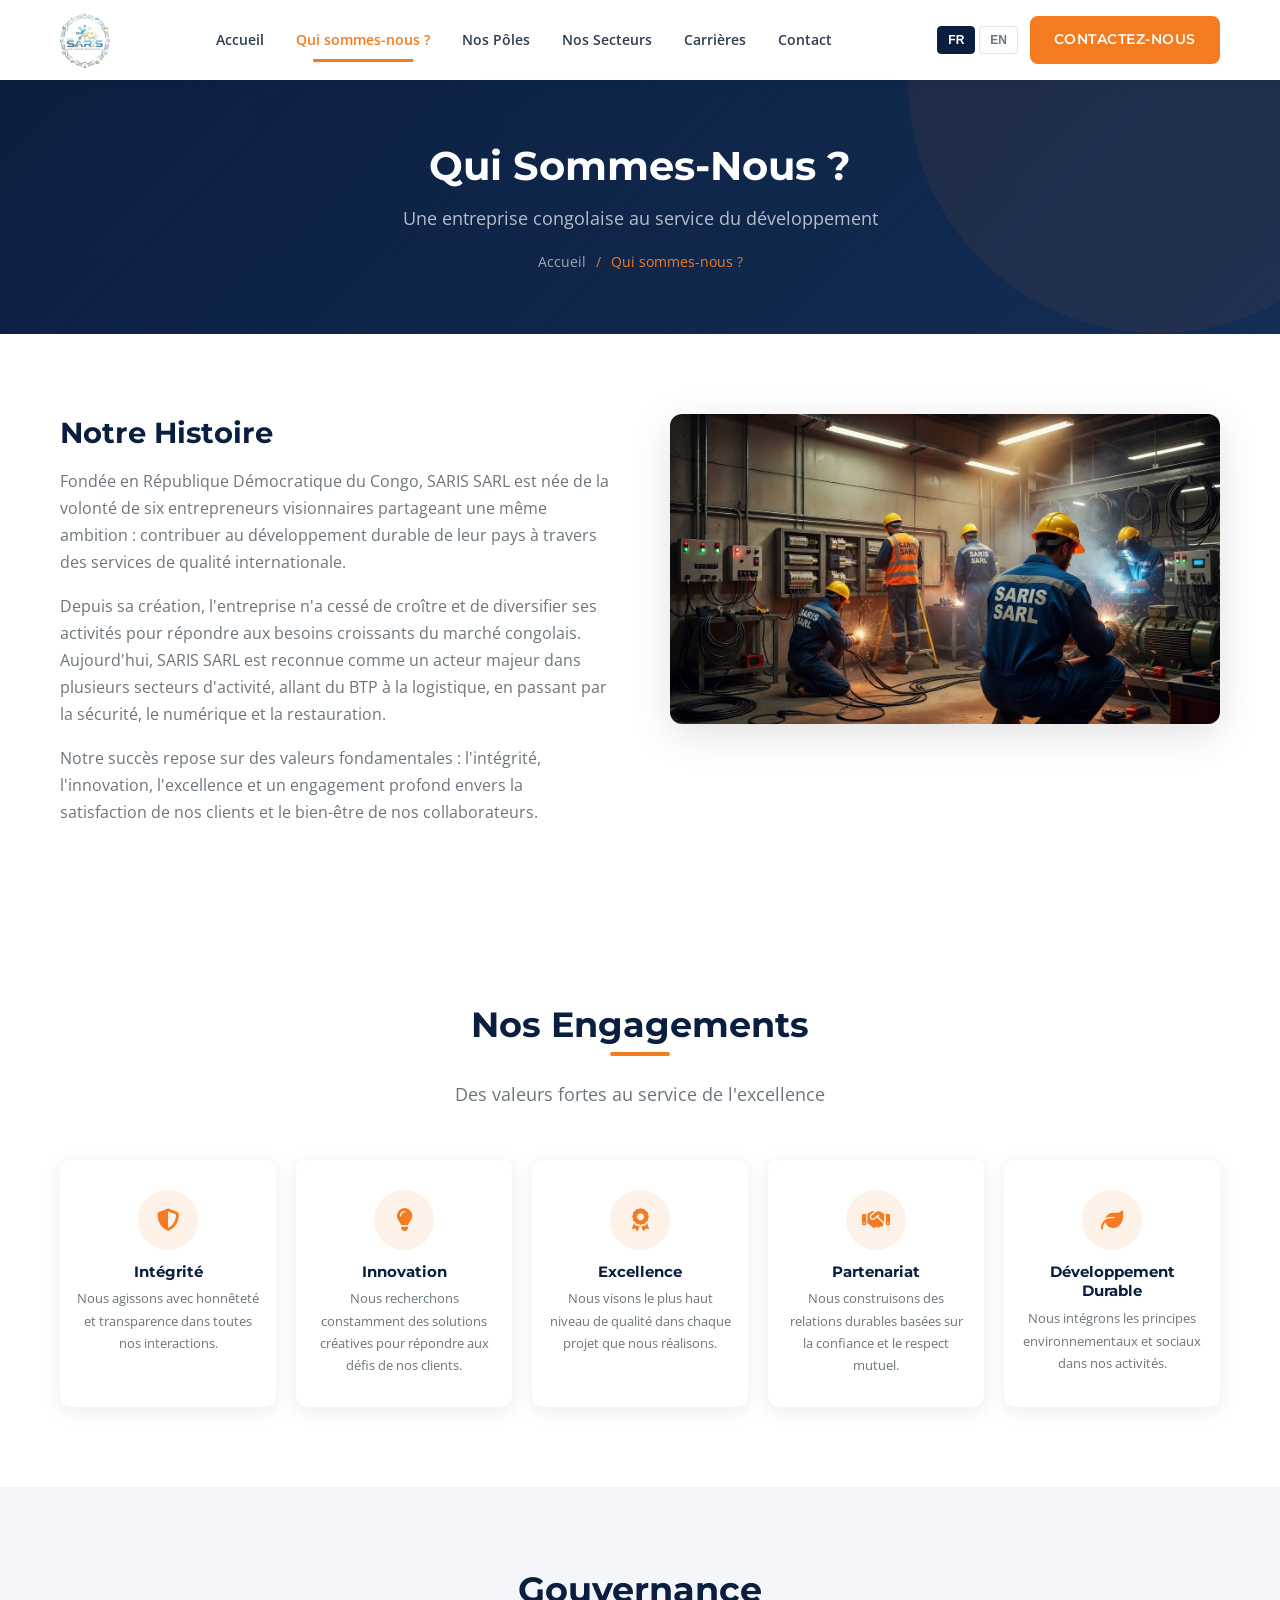
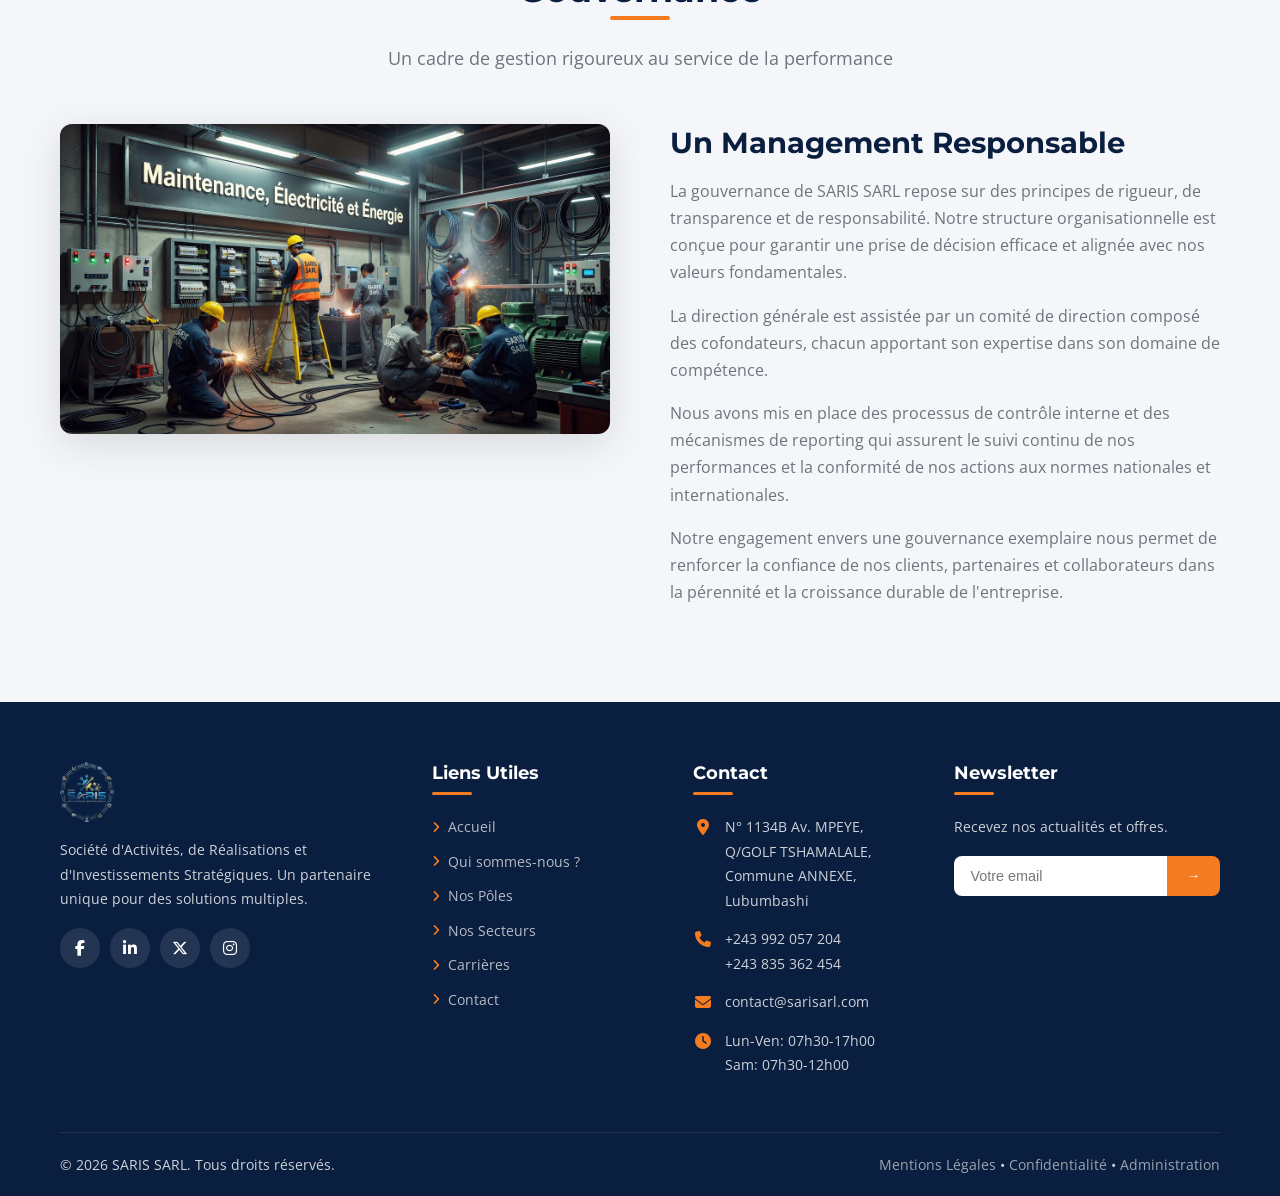
==== commit 17ffbfd2: "Standardize footer across all pages: correct address, phone, email, links and copyright" ====
--- a/pages/about.html
+++ b/pages/about.html
@@ -148,54 +148,54 @@
   <footer class="footer">
     <div class="container">
       <div class="footer__grid">
-        <!-- About -->
         <div class="footer__about">
           <img src="../assets/images/logo.png" alt="SARIS SARL" style="height:60px;width:auto;margin-bottom:16px;">
-          <p>Entreprise multidisciplinaire de service en République Démocratique du Congo, experte dans les domaines du BTP, la logistique, la sécurité, le numérique, la maintenance, la restauration et la gestion des déchets.</p>
+          <p>Société d'Activités, de Réalisations et d'Investissements Stratégiques. Un partenaire unique pour des solutions multiples.</p>
           <div class="footer__social">
             <a href="#"><i class="fab fa-facebook-f"></i></a>
             <a href="#"><i class="fab fa-linkedin-in"></i></a>
-            <a href="#"><i class="fab fa-twitter"></i></a>
+            <a href="#"><i class="fab fa-x-twitter"></i></a>
             <a href="#"><i class="fab fa-instagram"></i></a>
           </div>
         </div>
-        <!-- Quick Links -->
         <div>
-          <h4>Liens Rapides</h4>
+          <h4>Liens Utiles</h4>
           <ul class="footer__links">
             <li><a href="../index.html">Accueil</a></li>
             <li><a href="about.html">Qui sommes-nous ?</a></li>
-            <li><a href="poles.html">Pôles d'activités</a></li>
-            <li><a href="sectors.html">Secteurs</a></li>
+            <li><a href="poles.html">Nos Pôles</a></li>
+            <li><a href="secteurs.html">Nos Secteurs</a></li>
             <li><a href="careers.html">Carrières</a></li>
             <li><a href="contact.html">Contact</a></li>
           </ul>
         </div>
-        <!-- Poles -->
-        <div>
-          <h4>Nos Pôles</h4>
-          <ul class="footer__links">
-            <li><a href="poles.html#btp">BTP</a></li>
-            <li><a href="poles.html#logistique">Logistique</a></li>
-            <li><a href="poles.html#securite">Sécurité</a></li>
-            <li><a href="poles.html#numerique">Numérique</a></li>
-            <li><a href="poles.html#maintenance">Maintenance</a></li>
-            <li><a href="poles.html#restauration">Restauration</a></li>
-          </ul>
-        </div>
-        <!-- Contact -->
         <div>
           <h4>Contact</h4>
           <ul class="footer__contact">
-            <li><i class="fas fa-map-marker-alt"></i><span>Avenue de la Paix, 45<br>Kinshasa, RDC</span></li>
-            <li><i class="fas fa-phone"></i><span>+243 81 234 5678</span></li>
-            <li><i class="fas fa-envelope"></i><span>info@saris-sarl.cd</span></li>
+            <li><i class="fas fa-map-marker-alt"></i><span>N° 1134B Av. MPEYE, Q/GOLF TSHAMALALE, Commune ANNEXE, Lubumbashi</span></li>
+            <li><i class="fas fa-phone"></i><span>+243 992 057 204<br>+243 835 362 454</span></li>
+            <li><i class="fas fa-envelope"></i><span>contact@sarisarl.com</span></li>
+            <li><i class="fas fa-clock"></i><span>Lun-Ven: 07h30-17h00<br>Sam: 07h30-12h00</span></li>
           </ul>
         </div>
+        <div>
+          <h4>Newsletter</h4>
+          <p style="font-size:0.9rem;margin-bottom:12px;">Recevez nos actualités et offres.</p>
+          <div class="footer__newsletter">
+            <form>
+              <input type="email" placeholder="Votre email">
+              <button type="submit">&rarr;</button>
+            </form>
+          </div>
+        </div>
       </div>
       <div class="footer__bottom">
-        <p>&copy; 2024 SARIS SARL. Tous droits réservés.</p>
-        <p><a href="#">Politique de confidentialité</a> | <a href="#">Mentions légales</a></p>
+        <span>&copy; 2026 SARIS SARL. Tous droits réservés.</span>
+        <span>
+          <a href="#">Mentions Légales</a> &bull;
+          <a href="#">Confidentialité</a> &bull;
+          <a href="admin.html">Administration</a>
+        </span>
       </div>
     </div>
   </footer>
